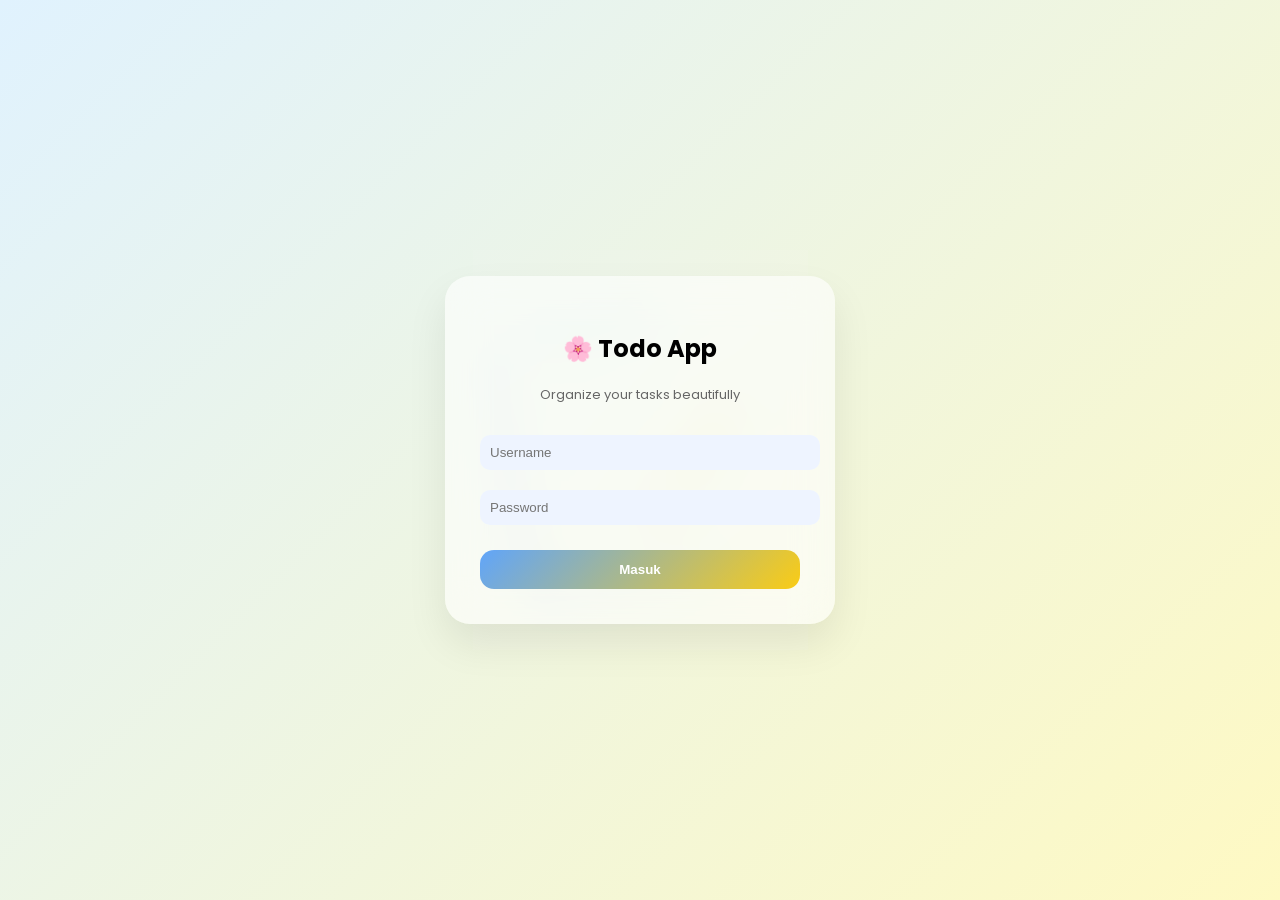
==== dashboard.html @ 6d34b711 "bismillah" ====
<!DOCTYPE html>
<html lang="id">

<head>
  <meta charset="UTF-8">
  <title>Pastel Todo App</title>

  <link href="https://fonts.googleapis.com/css2?family=Poppins:wght@300;400;600&display=swap" rel="stylesheet">
  <link rel="stylesheet" href="style.css">
</head>

<body>

  <div id="app">

    <aside>
  <h2 class="logo">🌸 Todo</h2>

  <nav>
    <button class="nav-btn active" onclick="setActive(this); showHome()">
      <img src="icon/home.png" class="nav-icon"> Home
    </button>

    <button class="nav-btn" onclick="setActive(this); showDashboard()">
      <img src="icon/dashboard.png" class="nav-icon"> Dashboard
    </button>

    <button class="nav-btn" onclick="setActive(this); showTasks()">
      <img src="icon/task.png" class="nav-icon"> Tugas
    </button>

    <button class="nav-btn" onclick="setActive(this); showAdd()">
      <img src="icon/tambah.png" class="nav-icon"> Tambah
    </button>

    <button class="nav-btn" onclick="setActive(this); showCalendar()">
      <img src="icon/calendar.png" class="nav-icon"> Kalender
    </button>
  </nav>

  <div class="bottom">
    <button class="logout" onclick="logout()">
      <img src="icon/logout.png" class="nav-icon"> Logout
    </button>
    </div>
</aside>

    <main>

      <div class="topbar">
        <h1 id="pageTitle">Dashboard</h1>
        <div class="user" id="userName">👋 Hi, User</div>
      </div>

      <div class="content"></div>

    </main>

  </div>

  <script src="main.js"></script>
</body>

</html>
---- style.css ----
body {
  margin: 0;
  font-family: 'Poppins', sans-serif;
  background: linear-gradient(135deg, #e0f2fe, #fef9c3);
}

/* ================= LOGIN ================= */
.center {
  display: flex;
  justify-content: center;
  align-items: center;
  height: 100vh;
}

/* ================= LAYOUT ================= */
#app {
  display: flex;
  height: 100vh;
}

/* ================= SIDEBAR ================= */
aside {
  width: 230px;
  background: rgba(200, 220, 255, 0.85); /* cuma ganti warna */
  backdrop-filter: blur(10px);
  padding: 20px;
  display: flex;
  flex-direction: column;
  justify-content: space-between;
  border-radius: 0 20px 20px 0;
}

.logo {
  margin-bottom: 30px;
}

/* ================= NAV ================= */
nav {
  display: flex;
  flex-direction: column;
}

.nav-btn {
  border: none;
  padding: 12px;
  margin-bottom: 10px;
  border-radius: 12px;
  background: linear-gradient(135deg, #60a5fa, #93c5fd);
  color: white;
  cursor: pointer;
  transition: 0.3s;
}

.nav-btn:hover {
  transform: translateX(5px);
  box-shadow: 0 5px 15px rgba(0,0,0,0.08);
}

.nav-btn.active {
  background: linear-gradient(135deg, #60a5fa, #93c5fd);
  color: white;
}

.nav-btn span {
  font-size: 14px;
  font-weight: 500;
}

/* ================= BOTTOM ================= */
.bottom {
  margin-top: auto;
}

.logout {
  width: 100%;
  padding: 10px;
  border-radius: 12px;
  border: none;
  background: #fca5a5;
  color: white;
  cursor: pointer;
}

/* ================= MAIN ================= */
main {
  flex: 1;
  padding: 25px;
}

/* ================= TOPBAR ================= */
.topbar {
  display: flex;
  justify-content: space-between;
  align-items: center;
}

.topbar h1 {
  margin: 0;
}

.user {
  background: white;
  padding: 8px 15px;
  border-radius: 12px;
  font-size: 14px;
}

/* ================= CONTENT ================= */
.content {
  margin-top: 20px;
}

/* ================= CARD ================= */
.card {
  background: rgba(255,255,255,0.85);
  backdrop-filter: blur(10px);
  padding: 20px;
  border-radius: 18px;
  margin-bottom: 20px;
  box-shadow: 0 8px 20px rgba(0,0,0,0.05);
}

.card.big {
  font-size: 15px;
}

/* ================= GRID ================= */
.grid {
  display: grid;
  grid-template-columns: repeat(3, 1fr);
  gap: 15px;
}

/* ================= NUMBER ================= */
.number {
  font-size: 28px;
  font-weight: bold;
  margin-top: 10px;
}

/* ================= EMPTY ================= */
.empty {
  text-align: center;
  color: #888;
  margin-top: 10px;
}

/* ================= INPUT ================= */
input {
  padding: 10px;
  margin: 10px 0;
  width: 100%;
  border-radius: 10px;
  border: none;
  outline: none;
  background: #eef4ff;
}

/* ================= BUTTON GENERAL ================= */
button {
  cursor: pointer;
}

/* ================= LOGIN MODERN ================= */
.login-container {
  width: 100%;
  display: flex;
  justify-content: center;
  align-items: center;
}

.login-card {
  background: rgba(255,255,255,0.6);
  backdrop-filter: blur(20px);
  padding: 35px;
  border-radius: 25px;
  width: 320px;
  text-align: center;
  box-shadow: 0 20px 40px rgba(0,0,0,0.08);
}

.subtitle {
  font-size: 13px;
  color: #666;
  margin-bottom: 20px;
}

/* BUTTON LOGIN */
.btn-login {
  width: 100%;
  padding: 12px;
  border-radius: 14px;
  border: none;
  background: linear-gradient(135deg, #60a5fa, #facc15);
  color: white;
  font-weight: 600;
  margin-top: 15px;
  transition: 0.3s;
}

.btn-login:hover {
  transform: translateY(-2px);
  box-shadow: 0 10px 25px rgba(0,0,0,0.12);
}

/* ================= TASK ================= */
.task-row {
  display: flex;
  align-items: center;
  gap: 10px;
  padding: 10px;
  margin-top: 8px;
  border-radius: 12px;
  background: rgba(255,255,255,0.7);
}

.task-text {
  flex: 1;
}

.done {
  text-decoration: line-through;
  color: #aaa;
}

/* ICON BUTTON */
.icon-btn {
  border: none;
  width: 30px;
  height: 30px;
  border-radius: 8px;
  cursor: pointer;
  font-size: 14px;
  transition: 0.2s;
}

.icon-btn:hover {
  transform: scale(1.1);
}

.done-btn {
  background: #bbf7d0;
}

.delete-btn {
  background: #fecaca;
}

/* ================= BACKGROUND (TETAP HALUS) ================= */
.piano-bg {
  position: fixed;
  top: 0;
  left: 0;
  width: 100%;
  height: 100%;
  z-index: -1;
  opacity: 0.5;
}

.piano-bg::before {
  content: "";
  position: absolute;
  width: 200%;
  height: 200%;
  background: repeating-linear-gradient(
    90deg,
    rgba(255,255,255,0.04) 0px,
    rgba(255,255,255,0.04) 10px,
    transparent 10px,
    transparent 40px
  );
  animation: flow 12s linear infinite;
}

@keyframes flow {
  from { transform: translateY(-30%); }
  to { transform: translateY(30%); }
}

/* ICON SIDEBAR */
.nav-btn {
  display: flex;
  align-items: center;
  gap: 12px;

  border: none;
  padding: 12px;
  margin-bottom: 10px;
  border-radius: 14px;

  background: white; /* ← ini yang bikin putih */
  color: #333;

  cursor: pointer;
  transition: 0.3s;
}

/* ICON SIDEBAR */
.nav-icon {
  width: 26px;   /* sebelumnya 18px → dibesarin */
  height: 26px;
  object-fit: contain;
}

/* ================= ADD MODERN ================= */
.add-modern {
  max-width: 500px;
  margin: auto;
}

.form-group {
  margin-bottom: 15px;
  text-align: left;
}

.form-group label {
  font-size: 13px;
  color: #666;
  margin-bottom: 5px;
  display: block;
}

.form-group input {
  width: 100%;
  padding: 12px;
  border-radius: 12px;
  border: 1px solid #e5e7eb;
  background: #f8fafc;
  transition: 0.2s;
}

.form-group input:focus {
  border-color: #60a5fa;
  background: white;
}

/* BUTTON FULL */
.btn-login.full {
  width: 100%;
}

/* DATE MODERN */
input[type="date"] {
  appearance: none;
  font-family: 'Poppins', sans-serif;
}

/* ================= HOME ================= */
.home-card {
  max-width: 600px;
  margin: auto;
}

.home-header {
  display: flex;
  align-items: center;
  gap: 15px;
  margin-bottom: 20px;
}

.home-logo {
  width: 60px;
  height: 60px;
  object-fit: contain;
}

/* LAST TASK BUTTON */
.last-task {
  width: 100%;
  border: none;
  background: linear-gradient(135deg, #60a5fa, #facc15);
  color: white;
  padding: 15px;
  border-radius: 15px;
  text-align: left;
  cursor: pointer;
  transition: 0.3s;
}

.last-task:hover {
  transform: scale(1.02);
}
.login-card {
  position: relative;
  z-index: 1;
}

.login-container {
  width: 100%;
  height: 100vh;
  display: flex;
  justify-content: center;
  align-items: center;
  position: relative;
  overflow: hidden;
}

/* background logo */
.login-container::before {
  content: "";
  position: absolute;
  width: 400px;
  height: 400px;
  background: url("img/logo.png") no-repeat center;
  background-size: contain;

  opacity: 0.08; /* bikin samar */
  z-index: 0;

  top: 50%;
  left: 50%;
  transform: translate(-50%, -50%);
}
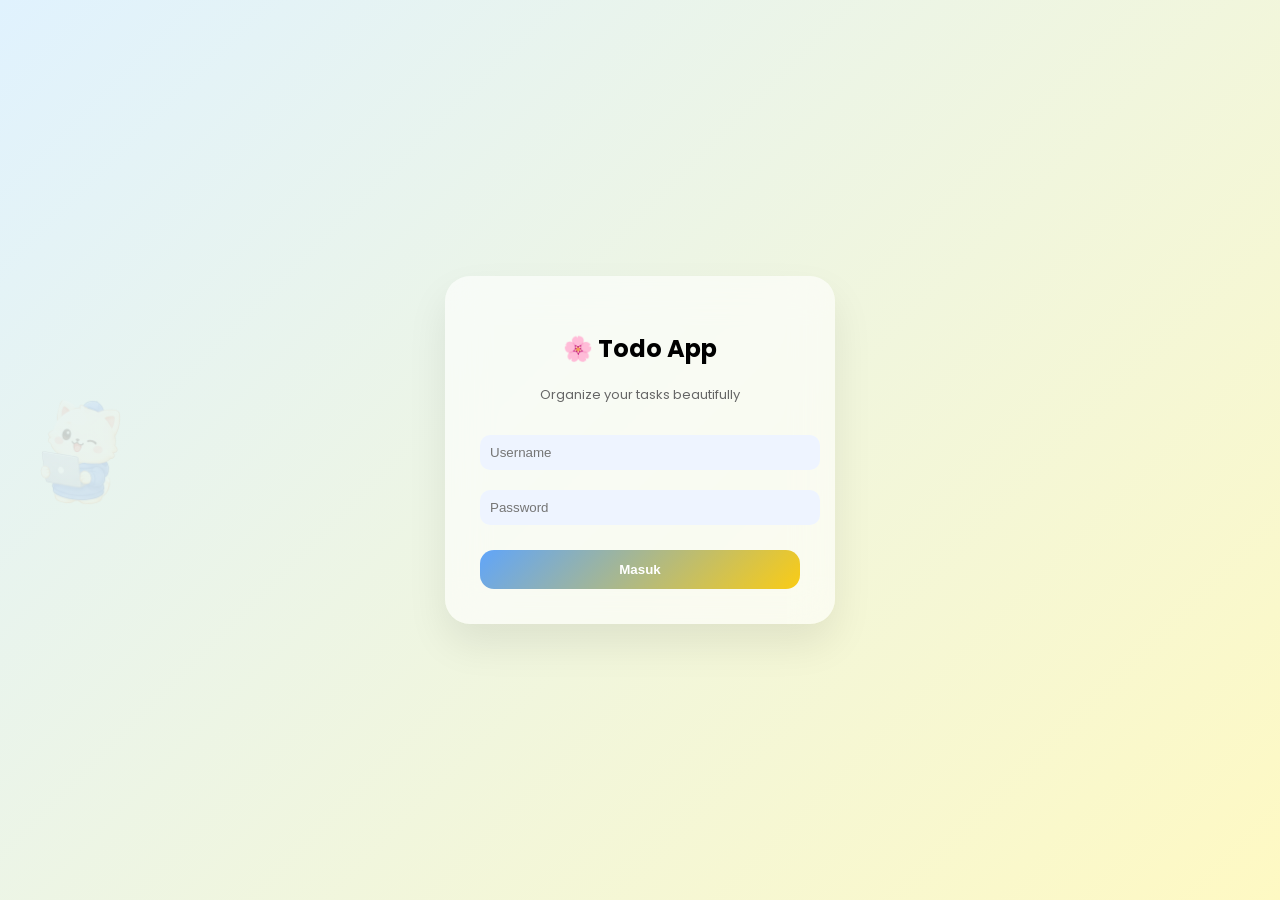
==== commit 3c6f4bdc: "ui" ====
--- a/dashboard.html
+++ b/dashboard.html
@@ -59,6 +59,15 @@
   </div>
 
   <script src="main.js"></script>
+
+  <!-- MODAL POPUP -->
+<div id="popupModal" class="modal">
+  <div class="modal-content">
+    <h3 id="popupText">Berhasil!</h3>
+    <p id="popupDesc">Task berhasil dihapus</p>
+    <button onclick="closePopup()">OK</button>
+  </div>
+</div>
 </body>
 
 </html>
--- a/style.css
+++ b/style.css
@@ -386,28 +386,83 @@
 }
 
 .login-container {
+  position: relative;
   width: 100%;
   height: 100vh;
   display: flex;
   justify-content: center;
   align-items: center;
-  position: relative;
   overflow: hidden;
 }
 
-/* background logo */
+/* LOGO KECIL DI KIRI */
 .login-container::before {
   content: "";
   position: absolute;
-  width: 400px;
-  height: 400px;
-  background: url("img/logo.png") no-repeat center;
+
+  width: 120px;   /* kecil */
+  height: 120px;  /* kecil */
+
+  background: url("./img/login.png") no-repeat center;
   background-size: contain;
 
-  opacity: 0.08; /* bikin samar */
+  opacity: 0.15;
+
+  left: 20px;   /* pinggir kiri */
+  top: 50%;
+  transform: translateY(-50%);
+
   z-index: 0;
-
-  top: 50%;
-  left: 50%;
-  transform: translate(-50%, -50%);
+  pointer-events: none;
+}
+
+/* ================= MODAL POPUP ================= */
+.modal {
+  display: none;
+  position: fixed;
+  top: 0;
+  left: 0;
+  width: 100%;
+  height: 100%;
+  background: rgba(0,0,0,0.3);
+  backdrop-filter: blur(6px);
+  justify-content: center;
+  align-items: center;
+  z-index: 9999;
+}
+
+.modal-content {
+  background: white;
+  padding: 30px;
+  border-radius: 18px;
+  text-align: center;
+  min-width: 280px;
+  box-shadow: 0 20px 50px rgba(0,0,0,0.15);
+  animation: pop 0.25s ease;
+}
+
+.modal-content h3 {
+  margin-bottom: 10px;
+}
+
+.modal-content button {
+  margin-top: 15px;
+  padding: 10px 20px;
+  border: none;
+  border-radius: 12px;
+  background: linear-gradient(135deg, #60a5fa, #a0c4ff);
+  color: white;
+  font-weight: bold;
+  cursor: pointer;
+}
+
+@keyframes pop {
+  from {
+    transform: scale(0.7);
+    opacity: 0;
+  }
+  to {
+    transform: scale(1);
+    opacity: 1;
+  }
 }
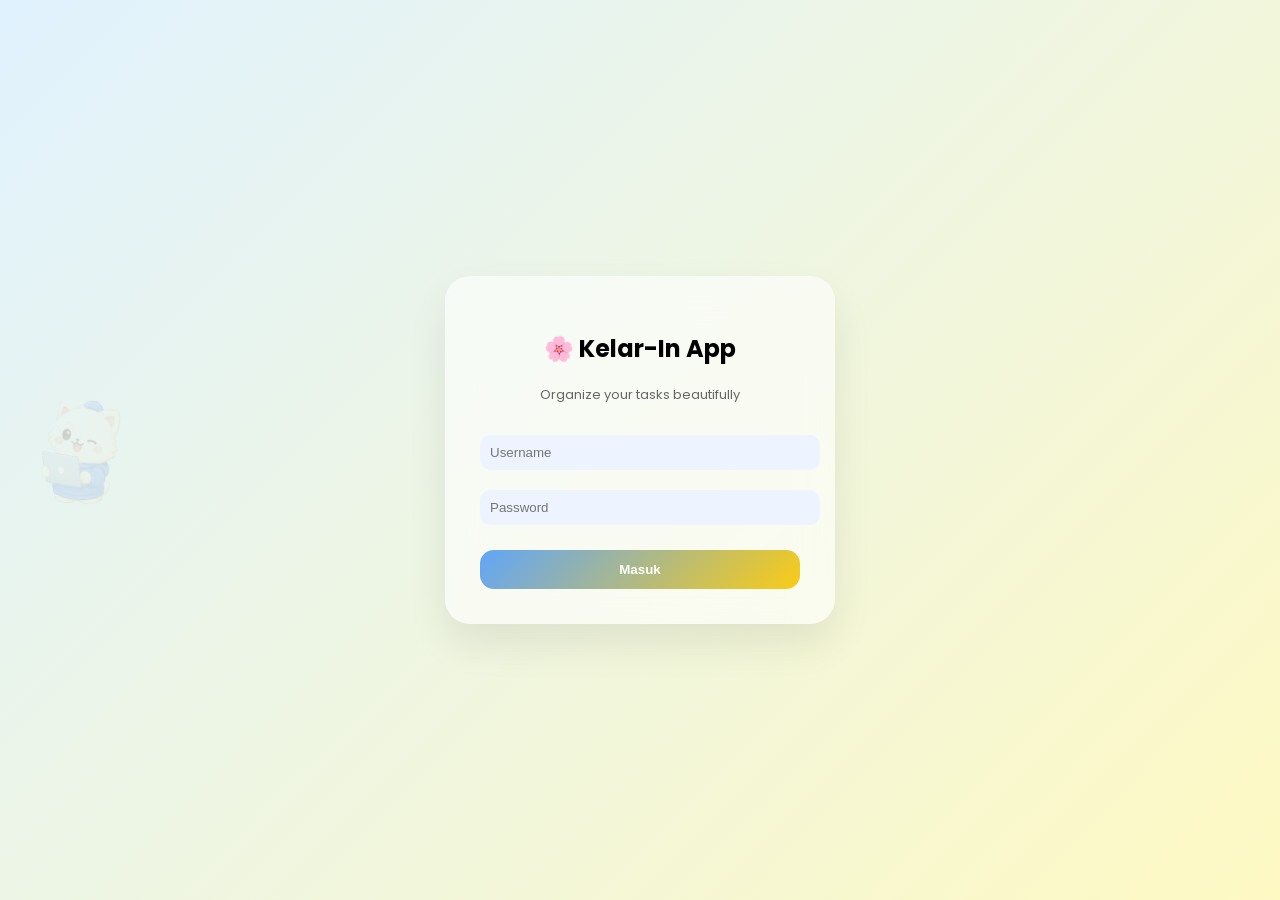
==== commit f86faa9b: "perubahan dashboard dan main.js" ====
--- a/dashboard.html
+++ b/dashboard.html
@@ -63,11 +63,13 @@
   <!-- MODAL POPUP -->
 <div id="popupModal" class="modal">
   <div class="modal-content">
-    <h3 id="popupText">Berhasil!</h3>
-    <p id="popupDesc">Task berhasil dihapus</p>
+    <h3 id="popupText"></h3>
+    <p id="popupDesc"></p>
     <button onclick="closePopup()">OK</button>
   </div>
 </div>
+
+<script src="script.js"></script>
 </body>
 
 </html>
--- a/style.css
+++ b/style.css
@@ -420,49 +420,145 @@
 .modal {
   display: none;
   position: fixed;
-  top: 0;
-  left: 0;
-  width: 100%;
-  height: 100%;
-  background: rgba(0,0,0,0.3);
-  backdrop-filter: blur(6px);
+  inset: 0;
+
+  background: rgba(255, 255, 255, 0.25);
+  backdrop-filter: blur(10px);
+
+  z-index: 99999;
+
   justify-content: center;
   align-items: center;
-  z-index: 9999;
-}
-
+}
+
+.modal.active {
+  display: flex !important;
+}
+
+/* INI PENTING BIAR CLICK TIDAK MACET */
 .modal-content {
-  background: white;
-  padding: 30px;
-  border-radius: 18px;
+  pointer-events: auto;
+}
+
+.modal-content {
+  background: rgba(255, 255, 255, 0.75);
+  backdrop-filter: blur(20px);
+
+  padding: 30px 25px;
+  border-radius: 20px;
+
   text-align: center;
   min-width: 280px;
-  box-shadow: 0 20px 50px rgba(0,0,0,0.15);
+  max-width: 90%;
+
+  box-shadow: 0 20px 40px rgba(0,0,0,0.08);
+
   animation: pop 0.25s ease;
+  border: 1px solid rgba(255,255,255,0.4);
 }
 
 .modal-content h3 {
-  margin-bottom: 10px;
+  margin-bottom: 8px;
+  color: #6c63ff; /* pastel purple */
+}
+
+.modal-content p {
+  font-size: 13px;
+  color: #666;
 }
 
 .modal-content button {
   margin-top: 15px;
-  padding: 10px 20px;
-  border: none;
-  border-radius: 12px;
-  background: linear-gradient(135deg, #60a5fa, #a0c4ff);
+  padding: 10px 22px;
+
+  border: none;
+  border-radius: 14px;
+
+  background: linear-gradient(135deg, #a0c4ff, #bdb2ff);
   color: white;
-  font-weight: bold;
-  cursor: pointer;
+
+  font-weight: 600;
+  cursor: pointer;
+
+  transition: 0.2s;
+}
+
+.modal-content button:hover {
+  transform: translateY(-2px);
+  box-shadow: 0 10px 20px rgba(160, 196, 255, 0.3);
+}
+
+.modal.active {
+  display: flex !important;
 }
 
 @keyframes pop {
   from {
-    transform: scale(0.7);
+    transform: scale(0.8);
     opacity: 0;
   }
   to {
     transform: scale(1);
     opacity: 1;
   }
+}
+
+/* ================= BUTTON ICON ================= */
+.icon-btn-main {
+  display: flex;
+  align-items: center;
+  gap: 8px;
+
+  background: linear-gradient(135deg, #bde0fe, #cdb4db);
+  color: #333;
+
+  border: none;
+  padding: 8px 14px;
+  border-radius: 12px;
+
+  cursor: pointer;
+  font-weight: 600;
+  transition: 0.2s;
+}
+
+.icon-btn-main.delete {
+  background: linear-gradient(135deg, #ffadad, #ffd6a5);
+}
+
+.icon-btn-main:hover {
+  transform: translateY(-2px);
+  box-shadow: 0 8px 15px rgba(0,0,0,0.08);
+}
+
+/* ICON DALAM BUTTON */
+.btn-icon {
+  width: 16px;
+  height: 16px;
+}
+
+/* ================= SEARCH BOX ================= */
+.search-box {
+  display: flex;
+  align-items: center;
+
+  background: #f8fafc;
+  border: 1px solid #ddd;
+  border-radius: 12px;
+
+  padding: 8px 12px;
+  gap: 8px;
+}
+
+.search-box input {
+  border: none;
+  outline: none;
+  background: transparent;
+  width: 100%;
+}
+
+/* ICON SEARCH */
+.search-icon {
+  width: 16px;
+  height: 16px;
+  opacity: 0.6;
 }
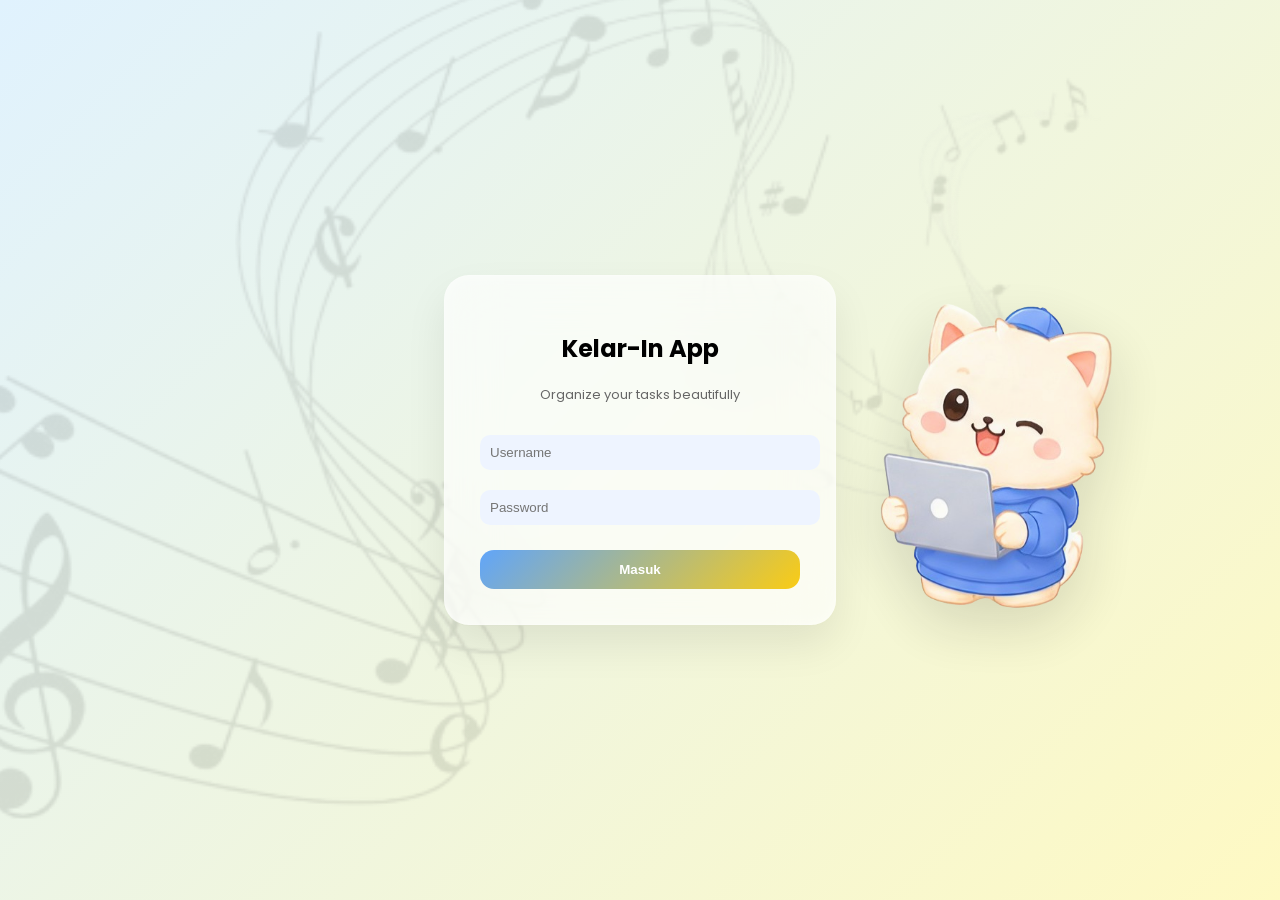
==== commit 200f3de5: "ad" ====
--- a/dashboard.html
+++ b/dashboard.html
@@ -14,7 +14,7 @@
   <div id="app">
 
     <aside>
-  <h2 class="logo">🌸 Todo</h2>
+  <h2 class="logo">Todo</h2>
 
   <nav>
     <button class="nav-btn active" onclick="setActive(this); showHome()">
--- a/style.css
+++ b/style.css
@@ -395,26 +395,6 @@
   overflow: hidden;
 }
 
-/* LOGO KECIL DI KIRI */
-.login-container::before {
-  content: "";
-  position: absolute;
-
-  width: 120px;   /* kecil */
-  height: 120px;  /* kecil */
-
-  background: url("./img/login.png") no-repeat center;
-  background-size: contain;
-
-  opacity: 0.15;
-
-  left: 20px;   /* pinggir kiri */
-  top: 50%;
-  transform: translateY(-50%);
-
-  z-index: 0;
-  pointer-events: none;
-}
 
 /* ================= MODAL POPUP ================= */
 .modal {
@@ -561,4 +541,69 @@
   width: 16px;
   height: 16px;
   opacity: 0.6;
+}
+
+/* MASKOT KANAN BAWAH */
+.login-container::after {
+  content: "";
+  position: absolute;
+
+  width: 350px; /* ukuran maskot */
+  height: 350px;
+
+  background: url("./img/login.png") no-repeat center;
+  background-size: contain;
+
+  right: 110px;
+  bottom: -20;
+
+  opacity: 0.9;
+
+  z-index: 0;
+  pointer-events: none;
+
+  /* efek biar modern */
+  filter: drop-shadow(0 20px 30px rgba(0,0,0,0.15));
+}
+
+/* BACKGROUND PIANO */
+.login-container::before {
+  content: "";
+  position: absolute;
+
+  width: 120%;
+  height: 120%;
+
+  background: url("./img/piano.png") no-repeat;
+  background-size: 80%;
+  background-position: left bottom;
+
+  opacity: 0.10;
+
+  z-index: 0;
+  pointer-events: none;
+}
+
+.login-card {
+  position: relative;
+  z-index: 2;
+
+  background: rgba(255,255,255,0.65);
+  backdrop-filter: blur(25px);
+
+  border: 1px solid rgba(255,255,255,0.3);
+
+  box-shadow: 
+    0 20px 40px rgba(0,0,0,0.08),
+    inset 0 0 10px rgba(255,255,255,0.4);
+}
+
+@keyframes floatMascot {
+  0% { transform: translateY(0); }
+  50% { transform: translateY(-10px); }
+  100% { transform: translateY(0); }
+}
+
+.login-container::after {
+  animation: floatMascot 4s ease-in-out infinite;
 }
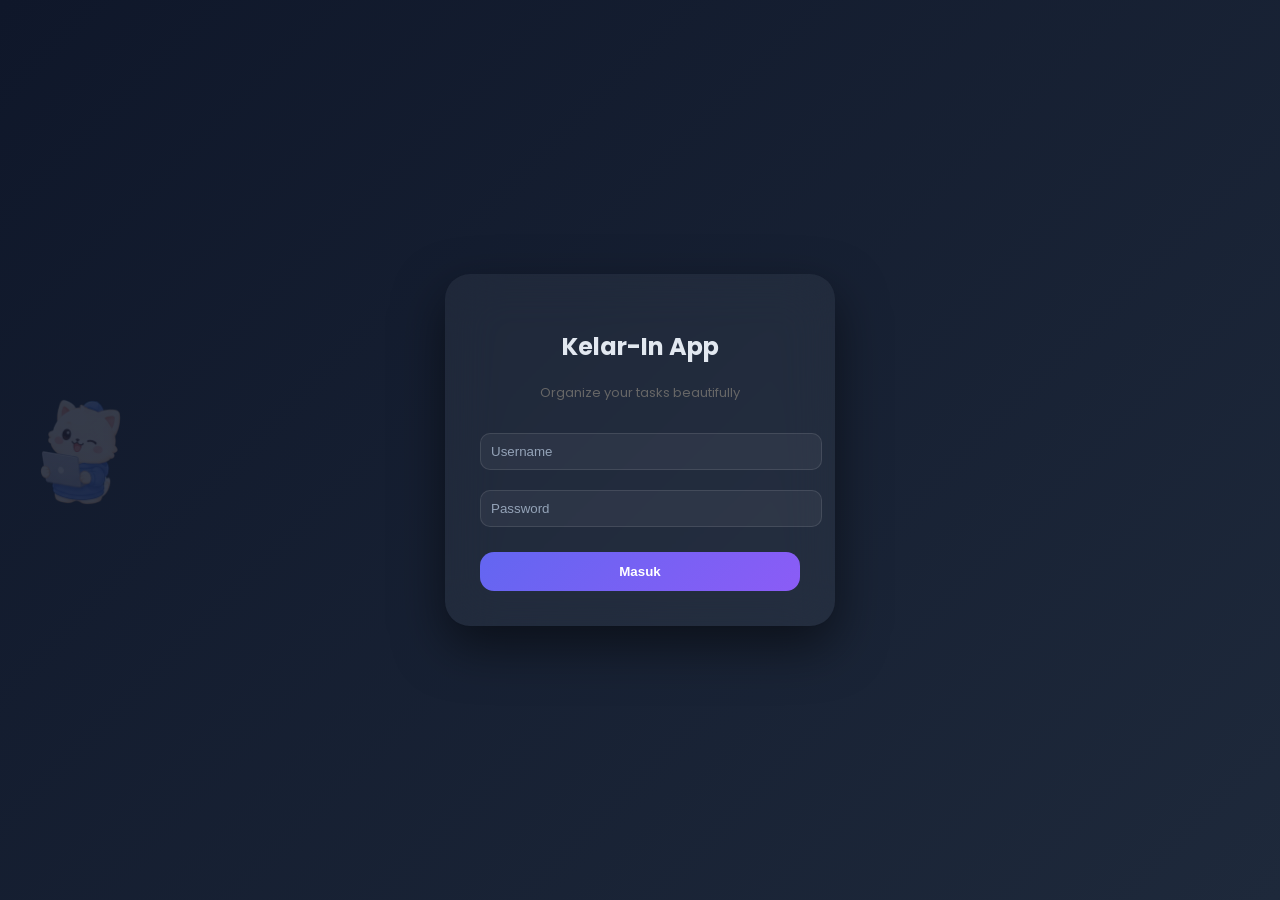
==== commit 5adf3e87: "ganti nama" ====
--- a/dashboard.html
+++ b/dashboard.html
@@ -3,7 +3,7 @@
 
 <head>
   <meta charset="UTF-8">
-  <title>Pastel Todo App</title>
+  <title>Kelar-In App</title>
 
   <link href="https://fonts.googleapis.com/css2?family=Poppins:wght@300;400;600&display=swap" rel="stylesheet">
   <link rel="stylesheet" href="style.css">
@@ -14,7 +14,7 @@
   <div id="app">
 
     <aside>
-  <h2 class="logo">Todo</h2>
+  <h2 class="logo">Kelar-In</h2>
 
   <nav>
     <button class="nav-btn active" onclick="setActive(this); showHome()">
--- a/style.css
+++ b/style.css
@@ -19,21 +19,121 @@
 }
 
 /* ================= SIDEBAR ================= */
+/* FIX SIDEBAR FULL HEIGHT */
+/* ================= FLOATING SIDEBAR ================= */
 aside {
-  width: 230px;
-  background: rgba(200, 220, 255, 0.85); /* cuma ganti warna */
-  backdrop-filter: blur(10px);
-  padding: 20px;
+  position: fixed;
+
+  top: 20px;
+  left: 20px;
+  bottom: 20px;
+
+  width: 200px;
+
+  border-radius: 25px;
+
+  background: rgba(15, 23, 42, 0.6);
+  backdrop-filter: blur(25px);
+
+  padding: 18px;
+
   display: flex;
   flex-direction: column;
   justify-content: space-between;
-  border-radius: 0 20px 20px 0;
+
+  box-shadow:
+    0 0 20px rgba(99, 102, 241, 0.3),
+    0 0 60px rgba(99, 102, 241, 0.2),
+    10px 20px 40px rgba(0,0,0,0.5);
+}
+
+/* ================= SIDEBAR ENHANCEMENT ================= */
+
+/* glow hidup */
+aside::before {
+  content: "";
+  position: absolute;
+  inset: 0;
+  border-radius: 25px;
+
+  background: linear-gradient(
+    130deg,
+    rgba(0, 255, 255, 0.2),
+    rgba(140, 0, 255, 0.2),
+    rgba(0, 255, 150, 0.2)
+  );
+
+  opacity: 0.4;
+  filter: blur(25px);
+  z-index: -1;
+}
+
+/* efek hover naik + 3D */
+aside:hover {
+  transform: translateY(-5px) scale(1.01);
+  transition: 0.3s ease;
+}
+
+/* efek glass edge */
+aside::after {
+  content: "";
+  position: absolute;
+  inset: 0;
+  border-radius: 25px;
+
+  border: 1px solid rgba(255,255,255,0.1);
+  pointer-events: none;
+}
+
+/* animasi glow pelan */
+@keyframes neonFlow {
+  0% { filter: blur(20px) hue-rotate(0deg); }
+  100% { filter: blur(25px) hue-rotate(360deg); }
+}
+
+aside::before {
+  animation: neonFlow 8s linear infinite;
+}
+
+
+/* ================= MAIN ADJUST ================= */
+main {
+  margin-left: 260px; /* kasih jarak dari sidebar */
+}
+
+/* GLOW BORDER */
+aside::before {
+  content: "";
+  position: absolute;
+  inset: 0;
+
+  border-radius: 25px;
+
+  background: linear-gradient(135deg, #6366f1, #8b5cf6, #06b6d4);
+  opacity: 0.3;
+
+  filter: blur(20px);
+  z-index: -1;
+}
+/* efek glow tipis */
+aside::after {
+  content: "";
+  position: absolute;
+  top: 0;
+  right: 0;
+  width: 2px;
+  height: 100%;
+  background: linear-gradient(to bottom, transparent, #6366f1, transparent);
+  opacity: 0.4;
 }
 
 .logo {
   margin-bottom: 30px;
 }
 
+
+
+
 /* ================= NAV ================= */
 nav {
   display: flex;
@@ -41,24 +141,34 @@
 }
 
 .nav-btn {
-  border: none;
-  padding: 12px;
-  margin-bottom: 10px;
-  border-radius: 12px;
-  background: linear-gradient(135deg, #60a5fa, #93c5fd);
-  color: white;
-  cursor: pointer;
+  position: relative;
+  overflow: hidden;
+}
+
+/* efek klik modern */
+.nav-btn::before {
+  content: "";
+  position: absolute;
+  inset: 0;
+  background: radial-gradient(circle at center, rgba(255,255,255,0.2), transparent);
+  opacity: 0;
   transition: 0.3s;
 }
 
+.nav-btn:hover::before {
+  opacity: 1;
+}
+
 .nav-btn:hover {
-  transform: translateX(5px);
-  box-shadow: 0 5px 15px rgba(0,0,0,0.08);
+  background: rgba(255,255,255,0.08);
+  box-shadow: 0 0 15px rgba(99,102,241,0.6);
 }
 
 .nav-btn.active {
-  background: linear-gradient(135deg, #60a5fa, #93c5fd);
-  color: white;
+  background: linear-gradient(135deg, #6366f1, #8b5cf6) !important;
+  box-shadow:
+    0 0 10px #6366f1,
+    0 0 25px #8b5cf6;
 }
 
 .nav-btn span {
@@ -95,7 +205,8 @@
 }
 
 .topbar h1 {
-  margin: 0;
+  font-size: 22px; /* sebelumnya besar */
+  font-weight: 600;
 }
 
 .user {
@@ -124,16 +235,72 @@
   font-size: 15px;
 }
 
+/* ================= UPGRADE CARD (MODERN 3D) ================= */
+.card {
+  position: relative;
+  overflow: hidden;
+
+  transition: all 0.3s ease;
+}
+
+.card {
+  padding: 16px; /* sebelumnya 20px */
+}
+
+.card.big {
+  padding: 18px;
+}
+
+/* efek glow neon */
+.card::before {
+  content: "";
+  position: absolute;
+  inset: 0;
+  border-radius: 18px;
+
+  background: linear-gradient(
+    120deg,
+    rgba(0, 255, 255, 0.15),
+    rgba(140, 0, 255, 0.15),
+    rgba(0, 255, 150, 0.15)
+  );
+
+  opacity: 0;
+  transition: 0.4s;
+}
+
+/* hover efek */
+.card:hover {
+  transform: translateY(-8px) scale(1.01);
+
+  box-shadow: 
+    0 15px 40px rgba(0,0,0,0.15),
+    0 0 20px rgba(0, 255, 255, 0.2),
+    0 0 40px rgba(140, 0, 255, 0.15);
+}
+
+/* aktifkan glow saat hover */
+.card:hover::before {
+  opacity: 1;
+}
 /* ================= GRID ================= */
 .grid {
   display: grid;
-  grid-template-columns: repeat(3, 1fr);
+  grid-template-columns: repeat(auto-fit, minmax(220px, 1fr));
   gap: 15px;
+}
+
+.content {
+  margin-top: 15px;
+}
+
+.card + .card {
+  margin-top: 12px;
 }
 
 /* ================= NUMBER ================= */
 .number {
-  font-size: 28px;
+  font-size: 22px;
   font-weight: bold;
   margin-top: 10px;
 }
@@ -395,6 +562,26 @@
   overflow: hidden;
 }
 
+/* LOGO KECIL DI KIRI */
+.login-container::before {
+  content: "";
+  position: absolute;
+
+  width: 120px;   /* kecil */
+  height: 120px;  /* kecil */
+
+  background: url("./img/login.png") no-repeat center;
+  background-size: contain;
+
+  opacity: 0.15;
+
+  left: 20px;   /* pinggir kiri */
+  top: 50%;
+  transform: translateY(-50%);
+
+  z-index: 0;
+  pointer-events: none;
+}
 
 /* ================= MODAL POPUP ================= */
 .modal {
@@ -543,67 +730,247 @@
   opacity: 0.6;
 }
 
-/* MASKOT KANAN BAWAH */
-.login-container::after {
-  content: "";
-  position: absolute;
-
-  width: 350px; /* ukuran maskot */
-  height: 350px;
-
-  background: url("./img/login.png") no-repeat center;
-  background-size: contain;
-
-  right: 110px;
-  bottom: -20;
-
-  opacity: 0.9;
-
-  z-index: 0;
+/* ================= MODERN UI OVERRIDE ================= */
+
+/* BACKGROUND MODERN */
+body {
+  background: linear-gradient(135deg, #0f172a, #1e293b) !important;
+  color: #e2e8f0;
+}
+
+/* SIDEBAR MODERN */
+aside {
+  background: rgba(15, 23, 42, 0.85) !important;
+  backdrop-filter: blur(20px);
+  border-right: 1px solid rgba(255,255,255,0.08);
+}
+
+/* NAV BUTTON */
+.nav-btn {
+  background: transparent !important;
+  color: #cbd5f5 !important;
+  transition: 0.3s;
+}
+
+.nav-btn:hover {
+  background: rgba(255,255,255,0.08) !important;
+  transform: translateX(6px);
+}
+
+.nav-btn.active {
+  background: linear-gradient(135deg, #6366f1, #8b5cf6) !important;
+  color: white !important;
+}
+
+/* CARD GLASS */
+.card {
+  background: rgba(255,255,255,0.05) !important;
+  backdrop-filter: blur(20px);
+  border: 1px solid rgba(255,255,255,0.08);
+  box-shadow: 0 10px 30px rgba(0,0,0,0.4);
+  transition: 0.3s;
+}
+
+.card:hover {
+  transform: translateY(-5px);
+}
+
+/* INPUT MODERN */
+input {
+  background: rgba(255,255,255,0.05) !important;
+  border: 1px solid rgba(255,255,255,0.1) !important;
+  color: white !important;
+}
+
+input::placeholder {
+  color: #94a3b8;
+}
+
+/* BUTTON MODERN */
+.icon-btn-main {
+  background: linear-gradient(135deg, #3b82f6, #6366f1) !important;
+  color: white;
+}
+
+.icon-btn-main.delete {
+  background: linear-gradient(135deg, #ef4444, #f97316) !important;
+}
+
+.icon-btn-main:hover {
+  transform: scale(1.05);
+}
+
+/* TASK HOVER */
+.task:hover {
+  background: rgba(255,255,255,0.05);
+  border-radius: 10px;
+  padding-left: 10px;
+  transition: 0.2s;
+}
+
+/* SEARCH BOX */
+.search-box {
+  background: rgba(255,255,255,0.05) !important;
+  border: 1px solid rgba(255,255,255,0.08);
+}
+
+/* LOGIN CARD */
+.login-card {
+  background: rgba(255,255,255,0.05) !important;
+  backdrop-filter: blur(25px);
+  box-shadow: 0 20px 50px rgba(0,0,0,0.5);
+  animation: fadeUp 0.6s ease;
+}
+
+/* LOGIN BUTTON */
+.btn-login {
+  background: linear-gradient(135deg, #6366f1, #8b5cf6) !important;
+}
+
+.btn-login:hover {
+  transform: scale(1.05);
+}
+
+/* MODAL */
+.modal-content {
+  background: #1e293b !important;
+  color: white;
+}
+
+/* ANIMATION */
+@keyframes fadeUp {
+  from {
+    transform: translateY(20px);
+    opacity: 0;
+  }
+  to {
+    transform: translateY(0);
+    opacity: 1;
+  }
+}
+
+/* SCROLLBAR */
+::-webkit-scrollbar {
+  width: 6px;
+}
+
+::-webkit-scrollbar-thumb {
+  background: #6366f1;
+  border-radius: 10px;
+}
+
+main {
+  flex: 1;
+  padding: 20px 30px;
+  margin-left: 260px; /* kasih jarak dari sidebar */
+  max-width: 1200px;  /* 🔥 biar ga terlalu lebar */
+}
+/* ================= FIX HOME CENTER ================= */
+/* ================= FIX HOME SUPER CENTER ================= */
+body.home main {
+  margin-left: 260px; /* tetap kasih jarak sidebar */
+  display: flex;
+  justify-content: center;
+  align-items: center;
+  min-height: 100vh;
+}
+
+body.home .content {
+  width: 100%;
+  display: flex;
+  justify-content: center;
+}
+
+body.home .home-card,
+body.home .card.big {
+  width: 100%;
+  max-width: 850px;
+  margin: 0 auto;
+}
+body.home #app {
+  justify-content: center;
+}
+
+/* ================= DASHBOARD HEADER FULL WIDTH ================= */
+body.dashboard .card.big {
+  padding: 25px;
+}
+
+/* biar sejajar sama progress */
+body.dashboard .grid {
+  grid-template-columns: repeat(auto-fit, minmax(250px, 1fr));
+}
+
+.card {
+  max-width: 100%;
+}
+
+.card.big {
+  max-width: 900px;
+}
+
+/* ================= CENTER CONTENT ================= */
+.content {
+  margin-top: 15px;
+}
+
+/* biar card ga melebar */
+.content .card.big {
+  width: 100%;
+  max-width: 800px; /* atur sesuai selera */
+}
+
+/* ================= KHUSUS HOME DOANG ================= */
+/* ================= KHUSUS HOME ================= */
+body.home .content {
+  display: flex;
+  justify-content: center;
+  align-items: flex-start;
+}
+
+body.home .content .card.big {
+  width: 100%;
+  max-width: 800px;
+}
+
+/* ================= DASHBOARD FIX ================= */
+body.dashboard .grid {
+  display: grid;
+  grid-template-columns: repeat(auto-fit, minmax(250px, 1fr));
+  gap: 20px;
+}
+
+body.dashboard .card {
+  padding: 18px;
+}
+
+body.dashboard .number {
+  font-size: 26px;
+}
+body.dashboard main {
+  max-width: 1100px;
+}
+
+/* FIX INPUT ADD AGAR BISA DIISI */
+.add-modern input {
+  background: rgba(255,255,255,0.08) !important;
+  color: white !important;
+  caret-color: white; /* biar kursor kelihatan */
+}
+
+/* ================= FIX INPUT TIDAK BISA DIKLIK ================= */
+
+/* semua efek visual jangan nangkep klik */
+aside::before,
+aside::after,
+.login-container::before,
+.card::before {
   pointer-events: none;
-
-  /* efek biar modern */
-  filter: drop-shadow(0 20px 30px rgba(0,0,0,0.15));
-}
-
-/* BACKGROUND PIANO */
-.login-container::before {
-  content: "";
-  position: absolute;
-
-  width: 120%;
-  height: 120%;
-
-  background: url("./img/piano.png") no-repeat;
-  background-size: 80%;
-  background-position: left bottom;
-
-  opacity: 0.10;
-
-  z-index: 0;
-  pointer-events: none;
-}
-
-.login-card {
+}
+
+/* pastikan area form di atas semua layer */
+.add-modern,
+.add-modern * {
   position: relative;
-  z-index: 2;
-
-  background: rgba(255,255,255,0.65);
-  backdrop-filter: blur(25px);
-
-  border: 1px solid rgba(255,255,255,0.3);
-
-  box-shadow: 
-    0 20px 40px rgba(0,0,0,0.08),
-    inset 0 0 10px rgba(255,255,255,0.4);
-}
-
-@keyframes floatMascot {
-  0% { transform: translateY(0); }
-  50% { transform: translateY(-10px); }
-  100% { transform: translateY(0); }
-}
-
-.login-container::after {
-  animation: floatMascot 4s ease-in-out infinite;
+  z-index: 10;
 }
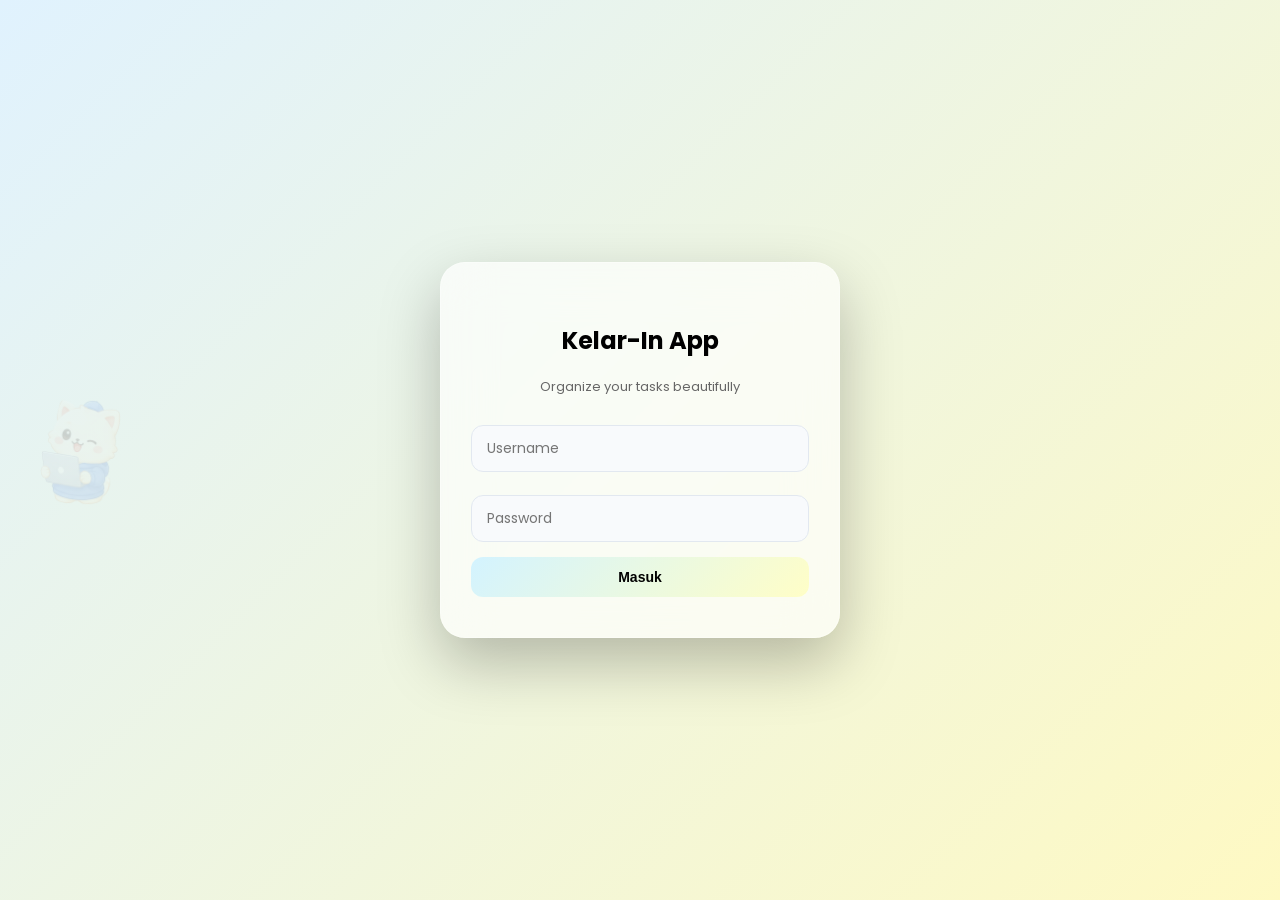
==== commit bec3a518: "Merge branch 'master' of https://github.com/maulaaulia/psd_kelompok2 into apip" ====
--- a/dashboard.html
+++ b/dashboard.html
@@ -3,7 +3,7 @@
 
 <head>
   <meta charset="UTF-8">
-  <title>Kelar-In App</title>
+  <title>Pastel Todo App</title>
 
   <link href="https://fonts.googleapis.com/css2?family=Poppins:wght@300;400;600&display=swap" rel="stylesheet">
   <link rel="stylesheet" href="style.css">
--- a/style.css
+++ b/style.css
@@ -19,112 +19,15 @@
 }
 
 /* ================= SIDEBAR ================= */
-/* FIX SIDEBAR FULL HEIGHT */
-/* ================= FLOATING SIDEBAR ================= */
 aside {
-  position: fixed;
-
-  top: 20px;
-  left: 20px;
-  bottom: 20px;
-
-  width: 200px;
-
-  border-radius: 25px;
-
-  background: rgba(15, 23, 42, 0.6);
-  backdrop-filter: blur(25px);
-
-  padding: 18px;
-
+  width: 230px;
+  background: rgba(200, 220, 255, 0.85); /* cuma ganti warna */
+  backdrop-filter: blur(10px);
+  padding: 20px;
   display: flex;
   flex-direction: column;
   justify-content: space-between;
-
-  box-shadow:
-    0 0 20px rgba(99, 102, 241, 0.3),
-    0 0 60px rgba(99, 102, 241, 0.2),
-    10px 20px 40px rgba(0,0,0,0.5);
-}
-
-/* ================= SIDEBAR ENHANCEMENT ================= */
-
-/* glow hidup */
-aside::before {
-  content: "";
-  position: absolute;
-  inset: 0;
-  border-radius: 25px;
-
-  background: linear-gradient(
-    130deg,
-    rgba(0, 255, 255, 0.2),
-    rgba(140, 0, 255, 0.2),
-    rgba(0, 255, 150, 0.2)
-  );
-
-  opacity: 0.4;
-  filter: blur(25px);
-  z-index: -1;
-}
-
-/* efek hover naik + 3D */
-aside:hover {
-  transform: translateY(-5px) scale(1.01);
-  transition: 0.3s ease;
-}
-
-/* efek glass edge */
-aside::after {
-  content: "";
-  position: absolute;
-  inset: 0;
-  border-radius: 25px;
-
-  border: 1px solid rgba(255,255,255,0.1);
-  pointer-events: none;
-}
-
-/* animasi glow pelan */
-@keyframes neonFlow {
-  0% { filter: blur(20px) hue-rotate(0deg); }
-  100% { filter: blur(25px) hue-rotate(360deg); }
-}
-
-aside::before {
-  animation: neonFlow 8s linear infinite;
-}
-
-
-/* ================= MAIN ADJUST ================= */
-main {
-  margin-left: 260px; /* kasih jarak dari sidebar */
-}
-
-/* GLOW BORDER */
-aside::before {
-  content: "";
-  position: absolute;
-  inset: 0;
-
-  border-radius: 25px;
-
-  background: linear-gradient(135deg, #6366f1, #8b5cf6, #06b6d4);
-  opacity: 0.3;
-
-  filter: blur(20px);
-  z-index: -1;
-}
-/* efek glow tipis */
-aside::after {
-  content: "";
-  position: absolute;
-  top: 0;
-  right: 0;
-  width: 2px;
-  height: 100%;
-  background: linear-gradient(to bottom, transparent, #6366f1, transparent);
-  opacity: 0.4;
+  border-radius: 0 20px 20px 0;
 }
 
 .logo {
@@ -141,8 +44,24 @@
 }
 
 .nav-btn {
+  display: flex;
+  align-items: center;
+  gap: 12px;
+
+  padding: 12px;
+  margin-bottom: 10px;
+  border-radius: 14px;
+
+  background: transparent !important;
+  color: #cbd5f5;
+
+  border: none;
+  cursor: pointer;
+
   position: relative;
-  overflow: hidden;
+  z-index: 10;
+
+  transition: 0.3s;
 }
 
 /* efek klik modern */
@@ -228,7 +147,9 @@
   padding: 20px;
   border-radius: 18px;
   margin-bottom: 20px;
-  box-shadow: 0 8px 20px rgba(0,0,0,0.05);
+  /* Ganti shadow jadi agak kebiruan/ungu lembut */
+  box-shadow: 0 10px 30px rgba(160, 196, 255, 0.25); 
+  border: 1px solid rgba(255, 255, 255, 0.6); /* Tambah border putih tipis */
 }
 
 .card.big {
@@ -288,6 +209,7 @@
   display: grid;
   grid-template-columns: repeat(auto-fit, minmax(220px, 1fr));
   gap: 15px;
+  align-items: stretch;
 }
 
 .content {
@@ -312,20 +234,34 @@
   margin-top: 10px;
 }
 
-/* ================= INPUT ================= */
+/* Update di bagian input */
 input {
-  padding: 10px;
-  margin: 10px 0;
-  width: 100%;
-  border-radius: 10px;
-  border: none;
+  width: 100%;
+  padding: 12px 15px;
+  margin: 8px 0 15px 0; /* Jarak antar input dirapikan */
+  border-radius: 12px;
+  border: 1px solid #e2e8f0; /* Border tipis biar tegas tapi rapi */
+  background: #f8fafc;
+  font-family: 'Poppins', sans-serif;
+  font-size: 14px;
+  box-sizing: border-box; /* WAJIB ada agar input tidak lewat batas */
+  transition: 0.2s;
+}
+
+input:focus {
+  border-color: #60a5fa;
+  background: white;
   outline: none;
-  background: #eef4ff;
 }
 
 /* ================= BUTTON GENERAL ================= */
-button {
-  cursor: pointer;
+/* semua tombol harus di atas layer dekorasi */
+button,
+.nav-btn,
+.logout,
+.icon-btn-main {
+  position: relative;
+  z-index: 10;
 }
 
 /* ================= LOGIN MODERN ================= */
@@ -336,14 +272,17 @@
   align-items: center;
 }
 
+/* Update di bagian .login-card */
 .login-card {
-  background: rgba(255,255,255,0.6);
+  background: rgba(255, 255, 255, 0.7); 
   backdrop-filter: blur(20px);
-  padding: 35px;
+  padding: 40px 30px; /* Diperlebar sedikit biar nafas */
   border-radius: 25px;
-  width: 320px;
+  width: 400px;
   text-align: center;
-  box-shadow: 0 20px 40px rgba(0,0,0,0.08);
+  box-shadow: 0 15px 35px rgba(0, 0, 0, 0.05);
+  border: 1px solid rgba(255, 255, 255, 0.4);
+  box-sizing: border-box; /* Menjaga ukuran tetap konsisten */
 }
 
 .subtitle {
@@ -352,22 +291,34 @@
   margin-bottom: 20px;
 }
 
-/* BUTTON LOGIN */
+/* Update di bagian .btn-login */
+/* Update di bagian .btn-login */
 .btn-login {
   width: 100%;
   padding: 12px;
-  border-radius: 14px;
-  border: none;
-  background: linear-gradient(135deg, #60a5fa, #facc15);
-  color: white;
+  border-radius: 12px; /* Disamakan dengan input biar rapi */
+  border: none;
+  background: linear-gradient(135deg, #d3f3ff, #fffec7); /* Warna pink-merah ceriamu */
+  color: rgb(0, 0, 0);
   font-weight: 600;
-  margin-top: 15px;
+  font-size: 14px;
+  cursor: pointer;
   transition: 0.3s;
 }
 
 .btn-login:hover {
-  transform: translateY(-2px);
-  box-shadow: 0 10px 25px rgba(0,0,0,0.12);
+  opacity: 0.9;
+  transform: translateY(-1px);
+}
+
+.nav-btn:hover {
+  transform: translateX(8px) scale(1.02);
+  box-shadow: 0 8px 20px rgba(147, 197, 253, 0.3);
+}
+
+.icon-btn-main:hover {
+  transform: translateY(-3px) scale(1.05);
+  box-shadow: 0 8px 15px rgba(205, 180, 219, 0.4);
 }
 
 /* ================= TASK ================= */
@@ -549,7 +500,15 @@
 }
 .login-card {
   position: relative;
-  z-index: 1;
+  z-index: 2;
+
+  background: rgba(255,255,255,0.65);
+  backdrop-filter: blur(25px);
+
+  border: 1px solid rgba(255,255,255,0.3);
+
+  /* TAMBAHAN BAYANGAN HITAM */
+  box-shadow: 0 25px 60px rgba(0, 0, 0, 0.25);
 }
 
 .login-container {
@@ -728,249 +687,4 @@
   width: 16px;
   height: 16px;
   opacity: 0.6;
-}
-
-/* ================= MODERN UI OVERRIDE ================= */
-
-/* BACKGROUND MODERN */
-body {
-  background: linear-gradient(135deg, #0f172a, #1e293b) !important;
-  color: #e2e8f0;
-}
-
-/* SIDEBAR MODERN */
-aside {
-  background: rgba(15, 23, 42, 0.85) !important;
-  backdrop-filter: blur(20px);
-  border-right: 1px solid rgba(255,255,255,0.08);
-}
-
-/* NAV BUTTON */
-.nav-btn {
-  background: transparent !important;
-  color: #cbd5f5 !important;
-  transition: 0.3s;
-}
-
-.nav-btn:hover {
-  background: rgba(255,255,255,0.08) !important;
-  transform: translateX(6px);
-}
-
-.nav-btn.active {
-  background: linear-gradient(135deg, #6366f1, #8b5cf6) !important;
-  color: white !important;
-}
-
-/* CARD GLASS */
-.card {
-  background: rgba(255,255,255,0.05) !important;
-  backdrop-filter: blur(20px);
-  border: 1px solid rgba(255,255,255,0.08);
-  box-shadow: 0 10px 30px rgba(0,0,0,0.4);
-  transition: 0.3s;
-}
-
-.card:hover {
-  transform: translateY(-5px);
-}
-
-/* INPUT MODERN */
-input {
-  background: rgba(255,255,255,0.05) !important;
-  border: 1px solid rgba(255,255,255,0.1) !important;
-  color: white !important;
-}
-
-input::placeholder {
-  color: #94a3b8;
-}
-
-/* BUTTON MODERN */
-.icon-btn-main {
-  background: linear-gradient(135deg, #3b82f6, #6366f1) !important;
-  color: white;
-}
-
-.icon-btn-main.delete {
-  background: linear-gradient(135deg, #ef4444, #f97316) !important;
-}
-
-.icon-btn-main:hover {
-  transform: scale(1.05);
-}
-
-/* TASK HOVER */
-.task:hover {
-  background: rgba(255,255,255,0.05);
-  border-radius: 10px;
-  padding-left: 10px;
-  transition: 0.2s;
-}
-
-/* SEARCH BOX */
-.search-box {
-  background: rgba(255,255,255,0.05) !important;
-  border: 1px solid rgba(255,255,255,0.08);
-}
-
-/* LOGIN CARD */
-.login-card {
-  background: rgba(255,255,255,0.05) !important;
-  backdrop-filter: blur(25px);
-  box-shadow: 0 20px 50px rgba(0,0,0,0.5);
-  animation: fadeUp 0.6s ease;
-}
-
-/* LOGIN BUTTON */
-.btn-login {
-  background: linear-gradient(135deg, #6366f1, #8b5cf6) !important;
-}
-
-.btn-login:hover {
-  transform: scale(1.05);
-}
-
-/* MODAL */
-.modal-content {
-  background: #1e293b !important;
-  color: white;
-}
-
-/* ANIMATION */
-@keyframes fadeUp {
-  from {
-    transform: translateY(20px);
-    opacity: 0;
-  }
-  to {
-    transform: translateY(0);
-    opacity: 1;
-  }
-}
-
-/* SCROLLBAR */
-::-webkit-scrollbar {
-  width: 6px;
-}
-
-::-webkit-scrollbar-thumb {
-  background: #6366f1;
-  border-radius: 10px;
-}
-
-main {
-  flex: 1;
-  padding: 20px 30px;
-  margin-left: 260px; /* kasih jarak dari sidebar */
-  max-width: 1200px;  /* 🔥 biar ga terlalu lebar */
-}
-/* ================= FIX HOME CENTER ================= */
-/* ================= FIX HOME SUPER CENTER ================= */
-body.home main {
-  margin-left: 260px; /* tetap kasih jarak sidebar */
-  display: flex;
-  justify-content: center;
-  align-items: center;
-  min-height: 100vh;
-}
-
-body.home .content {
-  width: 100%;
-  display: flex;
-  justify-content: center;
-}
-
-body.home .home-card,
-body.home .card.big {
-  width: 100%;
-  max-width: 850px;
-  margin: 0 auto;
-}
-body.home #app {
-  justify-content: center;
-}
-
-/* ================= DASHBOARD HEADER FULL WIDTH ================= */
-body.dashboard .card.big {
-  padding: 25px;
-}
-
-/* biar sejajar sama progress */
-body.dashboard .grid {
-  grid-template-columns: repeat(auto-fit, minmax(250px, 1fr));
-}
-
-.card {
-  max-width: 100%;
-}
-
-.card.big {
-  max-width: 900px;
-}
-
-/* ================= CENTER CONTENT ================= */
-.content {
-  margin-top: 15px;
-}
-
-/* biar card ga melebar */
-.content .card.big {
-  width: 100%;
-  max-width: 800px; /* atur sesuai selera */
-}
-
-/* ================= KHUSUS HOME DOANG ================= */
-/* ================= KHUSUS HOME ================= */
-body.home .content {
-  display: flex;
-  justify-content: center;
-  align-items: flex-start;
-}
-
-body.home .content .card.big {
-  width: 100%;
-  max-width: 800px;
-}
-
-/* ================= DASHBOARD FIX ================= */
-body.dashboard .grid {
-  display: grid;
-  grid-template-columns: repeat(auto-fit, minmax(250px, 1fr));
-  gap: 20px;
-}
-
-body.dashboard .card {
-  padding: 18px;
-}
-
-body.dashboard .number {
-  font-size: 26px;
-}
-body.dashboard main {
-  max-width: 1100px;
-}
-
-/* FIX INPUT ADD AGAR BISA DIISI */
-.add-modern input {
-  background: rgba(255,255,255,0.08) !important;
-  color: white !important;
-  caret-color: white; /* biar kursor kelihatan */
-}
-
-/* ================= FIX INPUT TIDAK BISA DIKLIK ================= */
-
-/* semua efek visual jangan nangkep klik */
-aside::before,
-aside::after,
-.login-container::before,
-.card::before {
-  pointer-events: none;
-}
-
-/* pastikan area form di atas semua layer */
-.add-modern,
-.add-modern * {
-  position: relative;
-  z-index: 10;
 }
